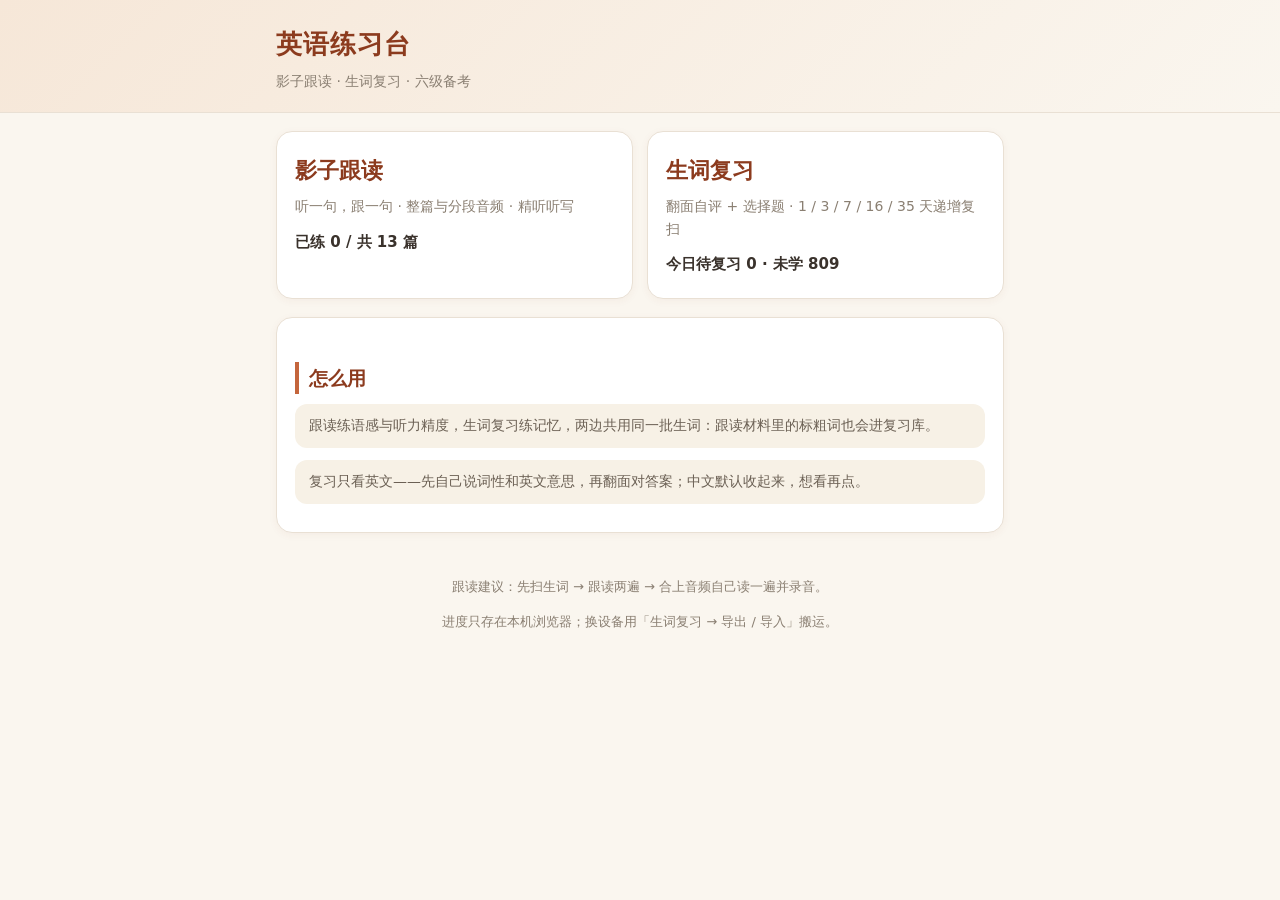
==== web/index.html @ 82aed07c "更新影子跟读网站" ====
<!doctype html>
<html lang="zh-CN">
<head>
  <meta charset="utf-8">
  <meta name="viewport" content="width=device-width, initial-scale=1">
  <meta name="theme-color" content="#FAF6EF">
  <title>英语练习台</title>
  <link rel="stylesheet" href="app.css">
</head>
<body>
  <header class="topbar">
    <div class="container topbar-inner">
      <h1>英语练习台</h1>
      <p class="topbar-sub">影子跟读 · 生词复习 · 六级备考</p>
    </div>
  </header>
  <main id="home" class="container">
    <section class="module-grid">
      <a class="module-card" href="materials.html">
        <h2>影子跟读</h2>
        <p class="module-desc">听一句，跟一句 · 整篇与分段音频 · 精听听写</p>
        <p class="module-stat" id="stat-shadow">已练 — / 共 —</p>
      </a>
      <a class="module-card" href="vocab.html">
        <h2>生词复习</h2>
        <p class="module-desc">翻面自评 + 选择题 · 1 / 3 / 7 / 16 / 35 天递增复扫</p>
        <p class="module-stat" id="stat-vocab">今日待复习 —</p>
      </a>
    </section>
    <section class="card">
      <h2 class="section-title">怎么用</h2>
      <p class="note">跟读练语感与听力精度，生词复习练记忆，两边共用同一批生词：跟读材料里的标粗词也会进复习库。</p>
      <p class="note">复习只看英文——先自己说词性和英文意思，再翻面对答案；中文默认收起来，想看再点。</p>
    </section>
  </main>
  <footer class="container footer">
    <p>跟读建议：先扫生词 → 跟读两遍 → 合上音频自己读一遍并录音。</p>
    <p>进度只存在本机浏览器；换设备用「生词复习 → 导出 / 导入」搬运。</p>
  </footer>
  <script src="home.js"></script>
</body>
</html>
---- web/app.css ----
:root {
  --bg: #FAF6EF;
  --card: #FFFFFF;
  --ink: #3A322C;
  --muted: #8A7F72;
  --accent: #C4653C;
  --accent-strong: #8C3B1E;
  --accent-soft: #F4E4D8;
  --line: #E9E0D4;
  --ok: #4E7A56;
}

* { box-sizing: border-box; }

html, body {
  margin: 0;
  padding: 0;
  background: var(--bg);
  color: var(--ink);
  font-family: "PingFang SC", "Hiragino Sans GB", "Microsoft YaHei", system-ui, -apple-system, sans-serif;
  line-height: 1.7;
}

.container {
  max-width: 760px;
  margin: 0 auto;
  padding-left: 16px;
  padding-right: 16px;
}

.topbar {
  background: linear-gradient(135deg, #F6E7D8 0%, #FAF6EF 100%);
  border-bottom: 1px solid var(--line);
  padding: 22px 0 18px;
}

.topbar-slim { padding: 10px 0; }

.topbar h1 {
  margin: 0;
  font-size: 26px;
  color: var(--accent-strong);
  letter-spacing: 1px;
}

.topbar-sub {
  margin: 4px 0 0;
  color: var(--muted);
  font-size: 14px;
}

.back-link {
  display: inline-block;
  min-height: 44px;
  line-height: 44px;
  color: var(--accent-strong);
  text-decoration: none;
  font-size: 16px;
}

.card {
  background: var(--card);
  border: 1px solid var(--line);
  border-radius: 16px;
  padding: 18px 18px 16px;
  margin: 18px 0;
  box-shadow: 0 2px 8px rgba(140, 59, 30, 0.05);
}

.material-card .card-top {
  display: flex;
  align-items: center;
  justify-content: space-between;
  margin-bottom: 8px;
}

.tag {
  display: inline-block;
  background: var(--accent-soft);
  color: var(--accent-strong);
  border-radius: 999px;
  padding: 2px 12px;
  font-size: 13px;
  font-weight: 600;
}

.date { color: var(--muted); font-size: 13px; }

.material-card h2 {
  margin: 6px 0 2px;
  font-size: 20px;
  line-height: 1.4;
}

.material-card h2 a {
  color: var(--ink);
  text-decoration: none;
}

.material-card h2 a:active { color: var(--accent-strong); }

.title-cn {
  margin: 0 0 10px;
  color: var(--muted);
  font-size: 15px;
}

.chips {
  display: flex;
  flex-wrap: wrap;
  gap: 6px;
  margin: 8px 0 14px;
}

.chip {
  background: #F4F0E8;
  border-radius: 8px;
  color: #6B6054;
  font-size: 13px;
  padding: 3px 10px;
}

.actions {
  display: flex;
  flex-wrap: wrap;
  gap: 10px;
}

.btn {
  border: 0;
  cursor: pointer;
  font-family: inherit;
  font-size: 16px;
  min-height: 44px;
  padding: 8px 18px;
  border-radius: 999px;
  display: inline-flex;
  align-items: center;
  justify-content: center;
  gap: 8px;
  text-decoration: none;
}

.btn-primary {
  background: var(--accent);
  color: #FFF;
}

.btn-primary:active { background: var(--accent-strong); }

.btn-ghost {
  background: #FFF;
  color: var(--accent-strong);
  border: 1px solid var(--accent);
}

.btn-ghost:active { background: var(--accent-soft); }

.btn:disabled {
  opacity: 0.45;
  cursor: not-allowed;
}

.icon { font-size: 13px; }

/* ---------- 阅读页 ---------- */

.article-head h1 {
  margin: 18px 0 2px;
  font-size: 22px;
  color: var(--accent-strong);
}

.article-head h2 {
  margin: 8px 0 2px;
  font-size: 22px;
  line-height: 1.45;
}

.section-title {
  font-size: 19px;
  margin: 26px 0 10px;
  padding-left: 10px;
  border-left: 4px solid var(--accent);
  color: var(--accent-strong);
}

.para {
  margin: 20px 0;
}

.para-head {
  display: flex;
  align-items: center;
  gap: 8px;
  margin-bottom: 6px;
}

.btn-para {
  background: var(--accent-soft);
  color: var(--accent-strong);
  border: 1px solid var(--accent);
  min-height: 44px;
  padding: 4px 14px;
  border-radius: 999px;
  font-family: inherit;
  font-size: 15px;
  cursor: pointer;
}

.btn-para[data-playing="1"] {
  background: var(--accent);
  color: #FFF;
}

.en-text {
  font-size: 17px;
  line-height: 2;
  margin: 0;
}

.en-text strong {
  color: var(--accent-strong);
  font-weight: 700;
}

.note {
  background: #F7F1E6;
  border-radius: 12px;
  padding: 10px 14px;
  color: #6B6054;
  font-size: 14px;
  margin: 0 0 12px;
  white-space: pre-line;
}

.table-wrap {
  overflow-x: auto;
  -webkit-overflow-scrolling: touch;
  border: 1px solid var(--line);
  border-radius: 12px;
}

table {
  width: 100%;
  border-collapse: collapse;
  background: #FFF;
  min-width: 360px;
}

th, td {
  padding: 10px 12px;
  text-align: left;
  vertical-align: top;
  font-size: 15px;
  border-bottom: 1px solid var(--line);
}

th {
  background: #F7F1E6;
  color: #6B6054;
  font-weight: 600;
  white-space: nowrap;
}

tbody tr:last-child td { border-bottom: 0; }

td.w-en { font-weight: 600; color: var(--accent-strong); white-space: nowrap; }

.trans-toggle {
  display: flex;
  align-items: center;
  gap: 8px;
  width: 100%;
  background: var(--accent-soft);
  color: var(--accent-strong);
  border: 1px solid var(--accent);
}

.trans-box {
  margin-top: 12px;
}

.trans-box p {
  font-size: 16px;
  line-height: 1.9;
  margin: 0 0 12px;
}

.empty-tip {
  color: var(--muted);
  padding: 40px 0;
  text-align: center;
}

.footer {
  color: var(--muted);
  font-size: 13px;
  text-align: center;
  padding-top: 12px;
  padding-bottom: 34px;
}

@media (max-width: 480px) {
  .container { padding-left: 14px; padding-right: 14px; }
  .topbar h1 { font-size: 23px; }
  .card { padding: 16px; }
  .material-card h2 { font-size: 18px; }
  .en-text { font-size: 16px; }
}

/* ---------- 列表工具条：搜索 / 进度 / 筛选 ---------- */

.toolbar {
  display: flex;
  flex-wrap: wrap;
  align-items: center;
  gap: 10px;
  padding: 14px 16px;
}

.search-input {
  flex: 1 1 190px;
  min-height: 44px;
  padding: 8px 14px;
  border: 1px solid var(--line);
  border-radius: 999px;
  background: #FFF;
  color: var(--ink);
  font-family: inherit;
  font-size: 16px;
}

.search-input:focus {
  outline: 2px solid var(--accent-soft);
  border-color: var(--accent);
}

.progress-chip {
  background: var(--accent-soft);
  color: var(--accent-strong);
  border-radius: 999px;
  padding: 6px 14px;
  font-size: 14px;
  font-weight: 600;
  white-space: nowrap;
}

.filter-btn.active {
  background: var(--accent);
  color: #FFF;
  border-color: var(--accent);
}

.toolbar-hint {
  flex: 1 1 100%;
  margin: 0;
  color: var(--muted);
  font-size: 12px;
}

/* ---------- 分组折叠 ---------- */

.group-toggle {
  width: 100%;
  min-height: 50px;
  display: flex;
  align-items: center;
  justify-content: space-between;
  gap: 10px;
  margin: 18px 0 10px;
  padding: 12px 16px;
  background: #F7F1E6;
  border: 1px solid var(--line);
  border-radius: 14px;
  color: var(--ink);
  font-family: inherit;
  font-size: 16px;
  font-weight: 600;
  cursor: pointer;
  text-align: left;
}

.group-toggle:active { background: var(--accent-soft); }

.group-count {
  color: var(--accent-strong);
  font-weight: 600;
  white-space: nowrap;
}

.group-arrow { margin-left: 8px; font-size: 12px; }

.group-body.collapsed { display: none; }

/* ---------- 已练标记 ---------- */

.practiced-badge {
  background: #E6F0E8;
  color: #3F6B49;
  border-radius: 999px;
  padding: 2px 10px;
  font-size: 12px;
  margin-left: 8px;
}

.card-top .date { margin-left: auto; }

.btn-mark.active {
  background: #4E7A56;
  border-color: #4E7A56;
  color: #FFF;
}

/* ---------- 阅读页：倍速与循环 ---------- */

.speed-row {
  display: flex;
  align-items: center;
  gap: 10px;
  margin: 12px 0 4px;
}

.speed-label { color: var(--muted); font-size: 14px; }

.styled {
  min-height: 40px;
  padding: 4px 12px;
  border: 1px solid var(--line);
  border-radius: 10px;
  background: #FFF;
  color: var(--ink);
  font-family: inherit;
  font-size: 15px;
}

.btn-loop {
  min-height: 44px;
  padding: 4px 14px;
  border: 1px solid var(--line);
  border-radius: 999px;
  background: #FFF;
  color: #6B6054;
  font-family: inherit;
  font-size: 15px;
  cursor: pointer;
}

.btn-loop.active {
  background: var(--accent);
  border-color: var(--accent);
  color: #FFF;
}

.btn-loop:disabled { opacity: 0.45; cursor: not-allowed; }

/* ---------- 生词：手机端卡片 ---------- */

.vocab-cards { display: none; }

td.w-def { color: #4A5A4E; font-size: 14px; }

.vocab-card {
  border: 1px solid var(--line);
  border-radius: 12px;
  background: #FFF;
  padding: 10px 12px;
  margin-bottom: 10px;
}

.vocab-card .vw {
  font-weight: 700;
  color: var(--accent-strong);
  font-size: 16px;
}

.vocab-card .vpos {
  margin-left: 8px;
  color: var(--muted);
  font-size: 13px;
}

.vocab-card .vcn { font-size: 15px; margin-top: 2px; }

.vocab-card .ven { color: #4A5A4E; font-size: 14px; margin-top: 2px; }

/* ---------- 上下篇导航 ---------- */

.pager {
  display: flex;
  flex-wrap: wrap;
  justify-content: space-between;
  gap: 10px;
  margin: 20px 0 10px;
}

.pager a { flex: 1 1 45%; }

@media (max-width: 640px) {
  .vocab-table-wrap { display: none; }
  .vocab-cards { display: block; }
  .pager a { flex: 1 1 100%; }
}

/* ---------- 底部播放条（进度条可点击/拖动） ---------- */

body { padding-bottom: 92px; }

.player-bar {
  position: fixed;
  left: 0;
  right: 0;
  bottom: 0;
  z-index: 50;
  display: none;
  align-items: center;
  gap: 8px;
  padding: 10px 12px;
  background: rgba(255, 255, 255, 0.97);
  border-top: 1px solid var(--line);
  box-shadow: 0 -2px 10px rgba(140, 59, 30, 0.08);
}

.player-bar.visible { display: flex; }

.pb-btn {
  min-width: 44px;
  min-height: 44px;
  border: 1px solid var(--line);
  border-radius: 999px;
  background: #FFF;
  color: var(--accent-strong);
  font-size: 16px;
  cursor: pointer;
  font-family: inherit;
}

.pb-play { background: var(--accent); border-color: var(--accent); color: #FFF; }

.pb-loop.active { background: var(--accent-soft); border-color: var(--accent); }

.pb-label {
  max-width: 26%;
  overflow: hidden;
  text-overflow: ellipsis;
  white-space: nowrap;
  font-size: 13px;
  color: var(--muted);
}

.pb-range {
  flex: 1 1 auto;
  min-width: 80px;
  height: 32px;
  accent-color: var(--accent);
}

.pb-time {
  font-size: 12px;
  color: var(--muted);
  white-space: nowrap;
}

.pb-speed {
  min-height: 36px;
  border: 1px solid var(--line);
  border-radius: 8px;
  background: #FFF;
  color: var(--ink);
  font-family: inherit;
  font-size: 13px;
}

/* ---------- 模式切换 ---------- */

.mode-switch {
  display: flex;
  gap: 10px;
  margin: 18px 0 6px;
}

.mode-btn {
  flex: 1 1 50%;
  min-height: 48px;
  border: 1px solid var(--line);
  border-radius: 999px;
  background: #FFF;
  color: var(--ink);
  font-family: inherit;
  font-size: 16px;
  cursor: pointer;
}

.mode-btn.active {
  background: var(--accent);
  border-color: var(--accent);
  color: #FFF;
  font-weight: 600;
}

/* ---------- 精听：句子卡片与听写 ---------- */

.sentence-card {
  border: 1px solid var(--line);
  border-radius: 14px;
  background: #FFF;
  padding: 12px 14px;
  margin-bottom: 12px;
}

.sentence-card.ok { border-color: #9ABFA3; background: #F5FAF6; }
.sentence-card.bad { border-color: #E0A98F; background: #FDF7F3; }

.sentence-head {
  display: flex;
  align-items: center;
  gap: 10px;
  margin-bottom: 8px;
}

.sentence-num {
  font-weight: 700;
  color: var(--accent-strong);
  font-size: 15px;
}

.sentence-play { min-height: 40px; }

.sentence-status {
  margin-left: auto;
  font-size: 13px;
  color: var(--muted);
}

.sentence-status.ok { color: #3F6B49; font-weight: 600; }
.sentence-status.bad { color: #B4552D; font-weight: 600; }

.dictation-input {
  width: 100%;
  border: 1px solid var(--line);
  border-radius: 10px;
  padding: 10px 12px;
  background: #FFF;
  color: var(--ink);
  font-family: inherit;
  font-size: 16px;
  line-height: 1.6;
  resize: vertical;
}

.dictation-input:focus { outline: 2px solid var(--accent-soft); border-color: var(--accent); }

.dictation-result {
  margin-top: 10px;
  padding-top: 10px;
  border-top: 1px dashed var(--line);
}

.diff-line { margin: 4px 0; font-size: 15px; line-height: 1.8; }

.diff-extra {
  background: #FBE3E0;
  color: #A63A2B;
  text-decoration: line-through;
  border-radius: 4px;
  padding: 0 3px;
}

.diff-missing {
  background: #FFF1C9;
  color: #8A6A00;
  border-radius: 4px;
  padding: 0 3px;
}

.tag-row { display: flex; flex-wrap: wrap; gap: 8px; margin-top: 8px; }

.tag-btn {
  min-height: 36px;
  padding: 6px 12px;
  border: 1px solid var(--line);
  border-radius: 999px;
  background: #FFF;
  color: #6B6054;
  font-family: inherit;
  font-size: 13px;
  cursor: pointer;
}

.tag-btn.active {
  background: var(--accent-soft);
  border-color: var(--accent);
  color: var(--accent-strong);
  font-weight: 600;
}

.listen-stats .stats-line { margin: 0 0 4px; font-size: 16px; font-weight: 600; }
.listen-stats .stats-errors { margin: 0 0 10px; color: var(--muted); font-size: 13px; }

@media (max-width: 480px) {
  .pb-label { display: none; }
  .pb-time { font-size: 11px; }
}

/* ---------- 顶部条与首页（双模块） ---------- */

.topbar-inner { display: flex; flex-direction: column; }

.topbar-slim .topbar-inner {
  flex-direction: row;
  align-items: center;
  justify-content: space-between;
}

.module-grid {
  display: grid;
  grid-template-columns: 1fr;
  gap: 14px;
  margin: 18px 0 0;
}

@media (min-width: 620px) {
  .module-grid { grid-template-columns: 1fr 1fr; }
}

.module-card {
  display: block;
  background: var(--card);
  border: 1px solid var(--line);
  border-radius: 16px;
  padding: 20px 18px;
  text-decoration: none;
  color: var(--ink);
  box-shadow: 0 2px 8px rgba(140, 59, 30, 0.05);
}

.module-card:active { background: var(--accent-soft); }

.module-card h2 {
  margin: 0 0 6px;
  font-size: 22px;
  color: var(--accent-strong);
}

.module-desc {
  margin: 0 0 12px;
  color: var(--muted);
  font-size: 14px;
  line-height: 1.6;
}

.module-stat {
  margin: 0;
  font-size: 15px;
  font-weight: 600;
}

/* ---------- 生词复习 ---------- */

.vstat-grid {
  display: grid;
  grid-template-columns: repeat(4, 1fr);
  gap: 10px;
}

@media (max-width: 480px) {
  .vstat-grid { grid-template-columns: repeat(2, 1fr); }
}

.vstat {
  background: #F7F1E6;
  border-radius: 12px;
  padding: 10px 12px;
  text-align: center;
}

.vstat-num {
  display: block;
  font-size: 22px;
  font-weight: 700;
  color: var(--accent-strong);
  line-height: 1.3;
}

.vstat-label {
  display: block;
  font-size: 12px;
  color: var(--muted);
}

.vrow {
  display: flex;
  flex-wrap: wrap;
  align-items: center;
  gap: 8px;
  margin-bottom: 10px;
}

.vrow-label {
  color: var(--muted);
  font-size: 13px;
  min-width: 58px;
}

.vpick {
  min-height: 40px;
  padding: 6px 14px;
  font-size: 14px;
}

.vpick.active {
  background: var(--accent);
  color: #FFF;
  border-color: var(--accent);
}

.vselect,
.vnum input {
  font-family: inherit;
  font-size: 14px;
  color: var(--ink);
  background: #FFF;
  border: 1px solid var(--line);
  border-radius: 10px;
  min-height: 40px;
  padding: 6px 10px;
}

.vnum {
  display: inline-flex;
  align-items: center;
  gap: 6px;
  font-size: 13px;
  color: var(--muted);
}

.vnum input { width: 72px; }

.vhead {
  display: flex;
  flex-wrap: wrap;
  align-items: center;
  gap: 10px;
  margin-bottom: 12px;
}

.vhead-left { flex: 1 1 auto; font-size: 14px; color: var(--muted); }
.vhead-right { font-size: 13px; color: var(--accent-strong); }
.vquit { min-height: 40px; padding: 6px 14px; font-size: 14px; }

.vcard { padding: 22px 18px 18px; }

.vmeta {
  margin: 0 0 14px;
  color: var(--muted);
  font-size: 13px;
}

.vterm {
  margin: 0 0 14px;
  font-size: 34px;
  font-weight: 700;
  color: var(--accent-strong);
  line-height: 1.25;
  word-break: break-word;
}

.vspeak {
  min-height: 40px;
  padding: 6px 14px;
  font-size: 14px;
  margin-bottom: 14px;
}

.vanswer {
  border-top: 1px dashed var(--line);
  padding-top: 14px;
}

.vpos { margin: 0 0 6px; color: var(--muted); font-size: 14px; }
.ven { margin: 0 0 10px; font-size: 19px; line-height: 1.6; }
.vex { margin: 0 0 10px; font-size: 16px; line-height: 1.7; color: #5C5348; }

.vex-tag {
  display: inline-block;
  background: var(--accent-soft);
  color: var(--accent-strong);
  border-radius: 999px;
  font-size: 12px;
  padding: 1px 10px;
  margin-right: 8px;
}

.vcn { margin: 10px 0 0; font-size: 17px; color: var(--accent-strong); }

.vactions { margin-top: 16px; }

.btn-know {
  background: #E6EFE6;
  color: #35553B;
  border: 1px solid #BFD6BF;
}

.btn-fuzzy {
  background: #FBF0DC;
  color: #7A5A20;
  border: 1px solid #E6D2A8;
}

.btn-no {
  background: #F8E4E0;
  color: #8C3B1E;
  border: 1px solid #E5BDB4;
}

.voptions { display: grid; gap: 10px; }

.voption {
  font-family: inherit;
  font-size: 16px;
  line-height: 1.6;
  text-align: left;
  background: #FFF;
  color: var(--ink);
  border: 1px solid var(--line);
  border-radius: 12px;
  padding: 12px 14px;
  min-height: 48px;
  cursor: pointer;
}

.voption:active { background: var(--accent-soft); }

.voption.right {
  background: #E6EFE6;
  border-color: #7FA37F;
  color: #2F4A34;
  font-weight: 600;
}

.voption.dim { opacity: 0.55; }

.vverdict { margin: 14px 0 0; font-size: 16px; font-weight: 600; }
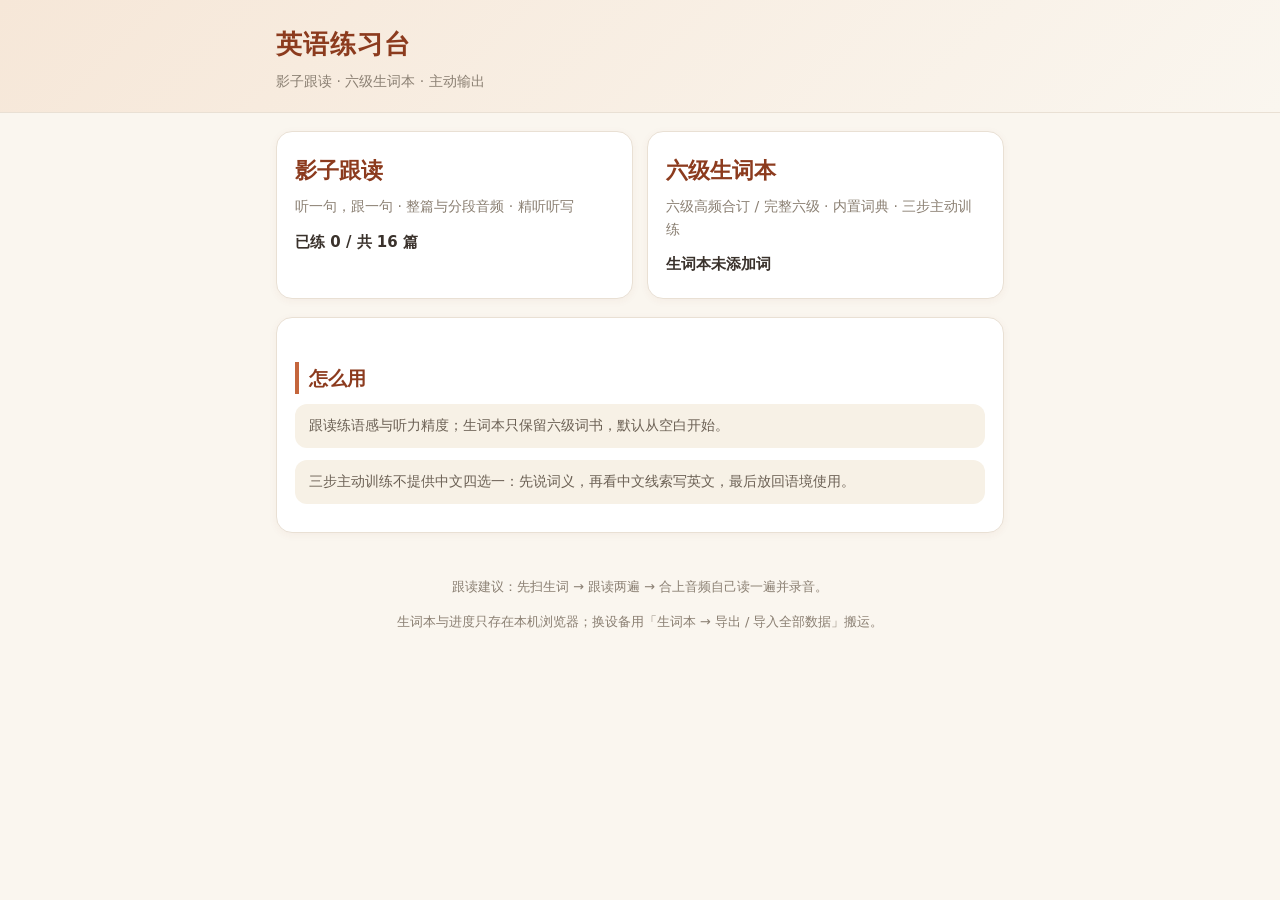
==== commit 00f606e7: "上线六级高频合订词书与三步主动训练" ====
--- a/web/index.html
+++ b/web/index.html
@@ -4,6 +4,7 @@
   <meta charset="utf-8">
   <meta name="viewport" content="width=device-width, initial-scale=1">
   <meta name="theme-color" content="#FAF6EF">
+  <link rel="icon" href="data:,">
   <title>英语练习台</title>
   <link rel="stylesheet" href="app.css">
 </head>
@@ -11,7 +12,7 @@
   <header class="topbar">
     <div class="container topbar-inner">
       <h1>英语练习台</h1>
-      <p class="topbar-sub">影子跟读 · 生词复习 · 六级备考</p>
+      <p class="topbar-sub">影子跟读 · 六级生词本 · 主动输出</p>
     </div>
   </header>
   <main id="home" class="container">
@@ -22,20 +23,20 @@
         <p class="module-stat" id="stat-shadow">已练 — / 共 —</p>
       </a>
       <a class="module-card" href="vocab.html">
-        <h2>生词复习</h2>
-        <p class="module-desc">翻面自评 + 选择题 · 1 / 3 / 7 / 16 / 35 天递增复扫</p>
-        <p class="module-stat" id="stat-vocab">今日待复习 —</p>
+        <h2>六级生词本</h2>
+        <p class="module-desc">六级高频合订 / 完整六级 · 内置词典 · 三步主动训练</p>
+        <p class="module-stat" id="stat-vocab">六级生词本加载中 —</p>
       </a>
     </section>
     <section class="card">
       <h2 class="section-title">怎么用</h2>
-      <p class="note">跟读练语感与听力精度，生词复习练记忆，两边共用同一批生词：跟读材料里的标粗词也会进复习库。</p>
-      <p class="note">复习只看英文——先自己说词性和英文意思，再翻面对答案；中文默认收起来，想看再点。</p>
+      <p class="note">跟读练语感与听力精度；生词本只保留六级词书，默认从空白开始。</p>
+      <p class="note">三步主动训练不提供中文四选一：先说词义，再看中文线索写英文，最后放回语境使用。</p>
     </section>
   </main>
   <footer class="container footer">
     <p>跟读建议：先扫生词 → 跟读两遍 → 合上音频自己读一遍并录音。</p>
-    <p>进度只存在本机浏览器；换设备用「生词复习 → 导出 / 导入」搬运。</p>
+    <p>生词本与进度只存在本机浏览器；换设备用「生词本 → 导出 / 导入全部数据」搬运。</p>
   </footer>
   <script src="home.js"></script>
 </body>
--- a/web/app.css
+++ b/web/app.css
@@ -460,6 +460,8 @@
 
 td.w-def { color: #4A5A4E; font-size: 14px; }
 
+td.w-ipa { color: var(--muted); font-size: 14px; }
+
 .vocab-card {
   border: 1px solid var(--line);
   border-radius: 12px;
@@ -475,6 +477,12 @@
 }
 
 .vocab-card .vpos {
+  margin-left: 8px;
+  color: var(--muted);
+  font-size: 13px;
+}
+
+.vocab-card .vipa-sm {
   margin-left: 8px;
   color: var(--muted);
   font-size: 13px;
@@ -872,6 +880,13 @@
   margin-bottom: 14px;
 }
 
+.vipa {
+  margin: -8px 0 14px;
+  color: var(--muted);
+  font-size: 17px;
+  letter-spacing: 0.5px;
+}
+
 .vanswer {
   border-top: 1px dashed var(--line);
   padding-top: 14px;
@@ -941,3 +956,286 @@
 .voption.dim { opacity: 0.55; }
 
 .vverdict { margin: 14px 0 0; font-size: 16px; font-weight: 600; }
+
+/* ---------- 断点续学横幅 + 学习记录 ---------- */
+
+.vresume {
+  border-color: var(--accent);
+  box-shadow: 0 3px 12px rgba(196, 101, 60, 0.14);
+}
+
+.vresume-line {
+  margin: 0 0 12px;
+  font-size: 15px;
+  line-height: 1.7;
+  color: #5C5348;
+}
+
+.vstat-grid-3 { grid-template-columns: repeat(3, 1fr); }
+
+.vbars {
+  display: flex;
+  align-items: flex-end;
+  justify-content: space-between;
+  gap: 6px;
+  height: 84px;
+  margin: 14px 0 6px;
+}
+
+.vbar-col {
+  flex: 1 1 0;
+  height: 100%;
+  display: flex;
+  flex-direction: column;
+  align-items: center;
+  justify-content: flex-end;
+  gap: 4px;
+}
+
+.vbar-num { font-size: 11px; color: var(--muted); }
+
+.vbar {
+  width: 100%;
+  max-width: 26px;
+  background: var(--accent);
+  border-radius: 6px 6px 2px 2px;
+}
+
+.vbar-empty { background: var(--line); }
+
+.vbar-date { font-size: 10px; color: var(--muted); }
+
+/* ---------- 生词本 / 词典自动补全 ---------- */
+
+.vlib-subtitle {
+  margin: 16px 0 8px;
+  color: var(--ink);
+  font-size: 14px;
+  font-weight: 600;
+}
+
+.vadd-form {
+  display: grid;
+  grid-template-columns: minmax(0, 2fr) minmax(150px, 1fr);
+  gap: 12px;
+  margin: 14px 0;
+}
+
+.vfield {
+  display: flex;
+  flex-direction: column;
+  gap: 5px;
+}
+
+.vfield-label {
+  color: var(--muted);
+  font-size: 13px;
+}
+
+.vadd-input {
+  width: 100%;
+  min-height: 48px;
+  font-size: 16px;
+}
+
+.vadd-notice {
+  margin: 8px 0 12px;
+  padding: 10px 14px;
+  border-radius: 12px;
+  background: #E9F2E9;
+  color: #35553B;
+  font-size: 14px;
+}
+
+.vbook-list {
+  display: grid;
+  gap: 8px;
+  margin-top: 10px;
+}
+
+.vbook-row {
+  display: flex;
+  align-items: center;
+  gap: 12px;
+  padding: 11px 12px;
+  border: 1px solid var(--line);
+  border-radius: 12px;
+  background: #FFF;
+}
+
+.vbook-main {
+  min-width: 0;
+  flex: 1 1 auto;
+}
+
+.vbook-term {
+  color: var(--accent-strong);
+  font-size: 17px;
+  font-weight: 700;
+  overflow-wrap: anywhere;
+}
+
+.vbook-type {
+  display: inline-block;
+  margin-left: 8px;
+  padding: 1px 8px;
+  border-radius: 999px;
+  background: var(--accent-soft);
+  color: var(--accent-strong);
+  font-size: 11px;
+  font-weight: 500;
+  vertical-align: middle;
+}
+
+.vbook-cn {
+  margin-top: 2px;
+  color: var(--muted);
+  font-size: 13px;
+  line-height: 1.5;
+  overflow-wrap: anywhere;
+}
+
+.vbook-del {
+  flex: 0 0 auto;
+  min-height: 36px;
+  padding: 4px 12px;
+  font-size: 13px;
+}
+
+.vstat-grid-skill {
+  margin-top: 10px;
+}
+
+.vstat-grid-skill .vstat {
+  background: #F1F5F0;
+}
+
+/* ---------- 三步主动训练 ---------- */
+
+.vdeep-bar {
+  display: grid;
+  grid-template-columns: repeat(3, 1fr);
+  gap: 7px;
+  margin: 4px 0 18px;
+}
+
+.vdeep-step {
+  display: flex;
+  align-items: center;
+  gap: 6px;
+  min-height: 38px;
+  padding: 6px 8px;
+  border: 1px solid var(--line);
+  border-radius: 10px;
+  color: var(--muted);
+  font-size: 12px;
+}
+
+.vdeep-step.active {
+  border-color: var(--accent);
+  background: var(--accent-soft);
+  color: var(--accent-strong);
+  font-weight: 600;
+}
+
+.vdeep-step-num {
+  display: inline-flex;
+  align-items: center;
+  justify-content: center;
+  width: 22px;
+  height: 22px;
+  flex: 0 0 22px;
+  border-radius: 50%;
+  background: #FFF;
+  border: 1px solid currentColor;
+  font-size: 12px;
+}
+
+.vdeep-prompt {
+  margin: 0 0 12px;
+  font-size: 17px;
+  font-weight: 600;
+  line-height: 1.7;
+}
+
+.vclue,
+.vcloze {
+  margin: 0 0 12px;
+  padding: 12px 14px;
+  border-radius: 12px;
+  background: #F7F1E6;
+  color: #5C5348;
+  font-size: 17px;
+  line-height: 1.8;
+  white-space: pre-line;
+}
+
+.vdeep-input,
+.vdeep-textarea {
+  width: 100%;
+  margin-top: 4px;
+}
+
+.vdeep-input {
+  font-size: 18px;
+}
+
+.vdeep-textarea {
+  font-family: inherit;
+  font-size: 16px;
+  line-height: 1.7;
+  padding: 11px 12px;
+  resize: vertical;
+}
+
+.vdeep-input:focus,
+.vdeep-textarea:focus {
+  outline: 2px solid var(--accent-soft);
+  border-color: var(--accent);
+}
+
+.vhint {
+  margin: 4px 0 12px;
+}
+
+.vsmall-btn {
+  min-height: 36px;
+  padding: 4px 12px;
+  font-size: 13px;
+}
+
+.vdict {
+  margin: 10px 0;
+  padding: 12px 14px;
+  border: 1px solid var(--line);
+  border-radius: 12px;
+  background: #FFF;
+}
+
+.vdict .ven,
+.vdict .vcn {
+  white-space: pre-line;
+}
+
+.vdict .vcn {
+  margin: 8px 0 0;
+  color: var(--ink);
+  font-size: 16px;
+}
+
+.vnote-small {
+  margin: 8px 0;
+  color: var(--muted);
+  font-size: 13px;
+  line-height: 1.65;
+}
+
+.right-text { color: #35553B; }
+.wrong-text { color: #8C3B1E; }
+
+@media (max-width: 520px) {
+  .vadd-form { grid-template-columns: 1fr; }
+  .vdeep-step { flex-direction: column; align-items: flex-start; gap: 2px; }
+  .vdeep-step-num { display: none; }
+  .vhead-right { flex: 1 1 100%; order: 3; }
+}
